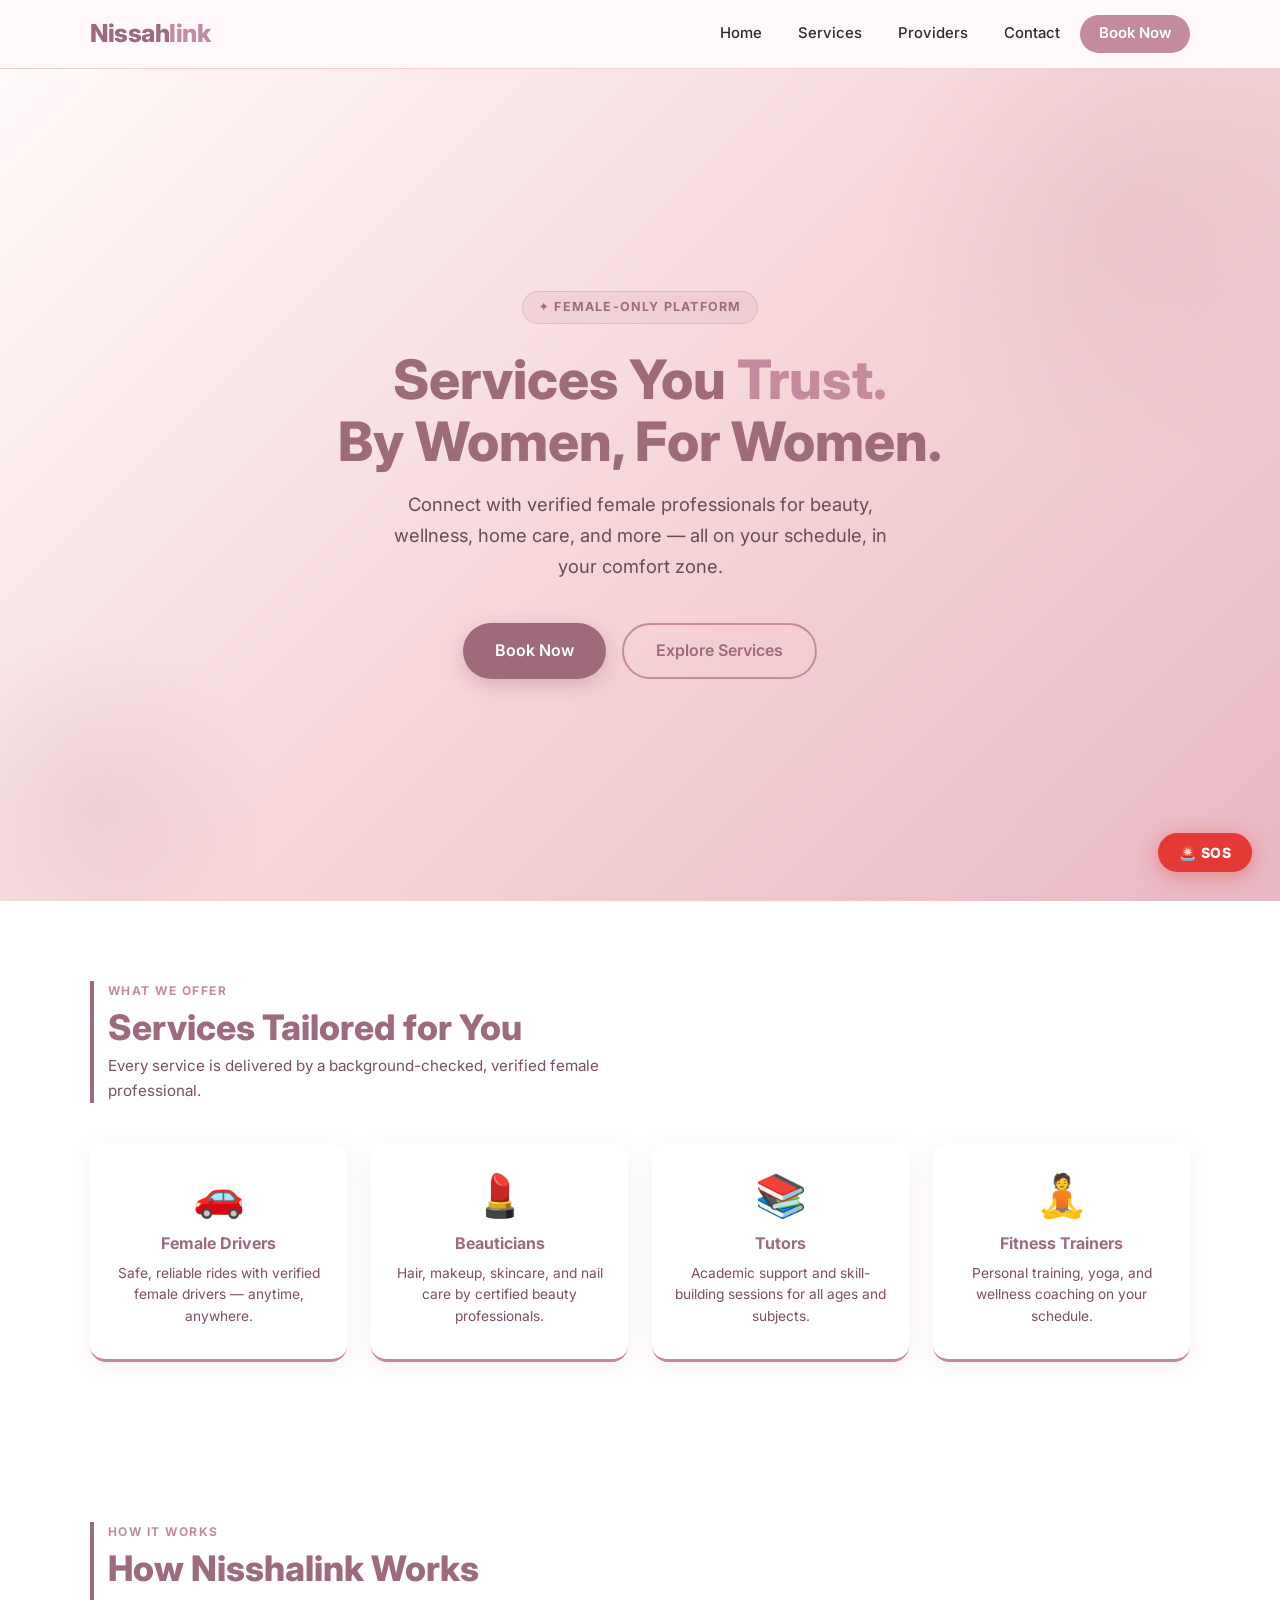
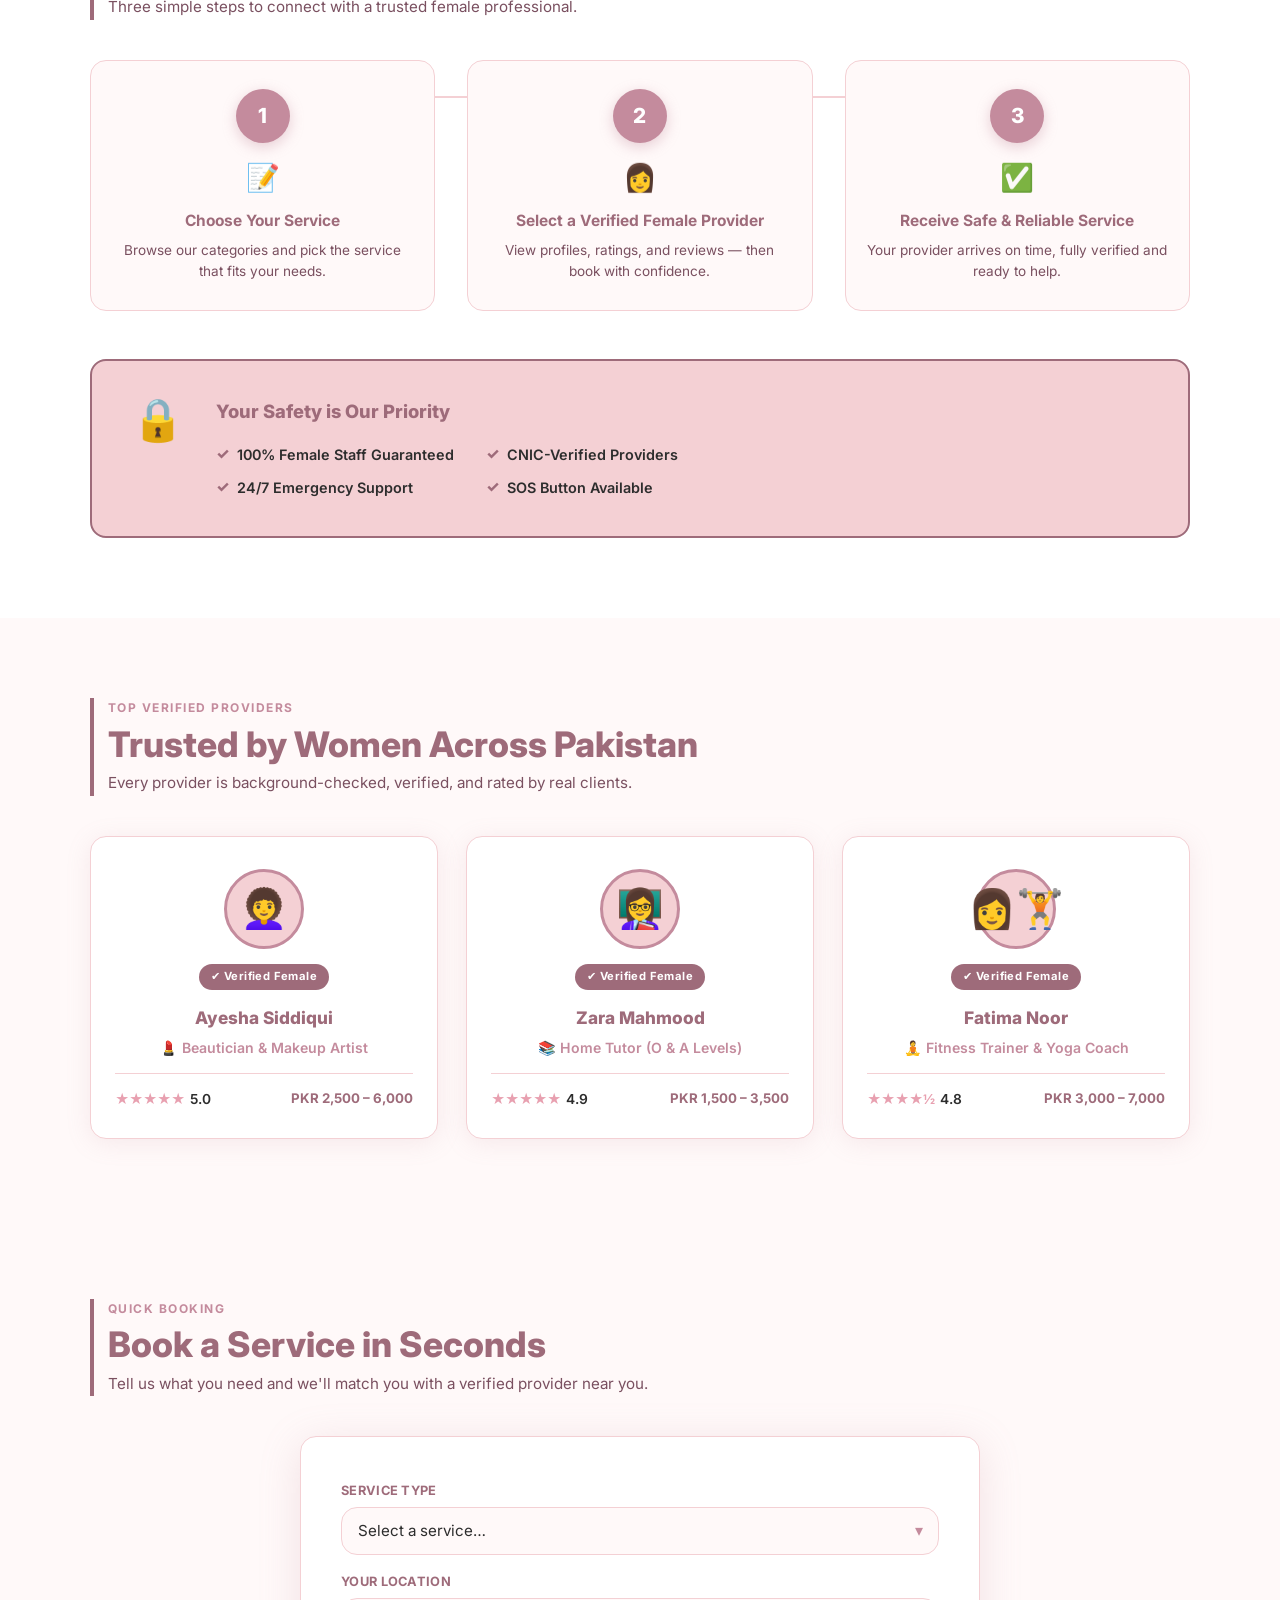
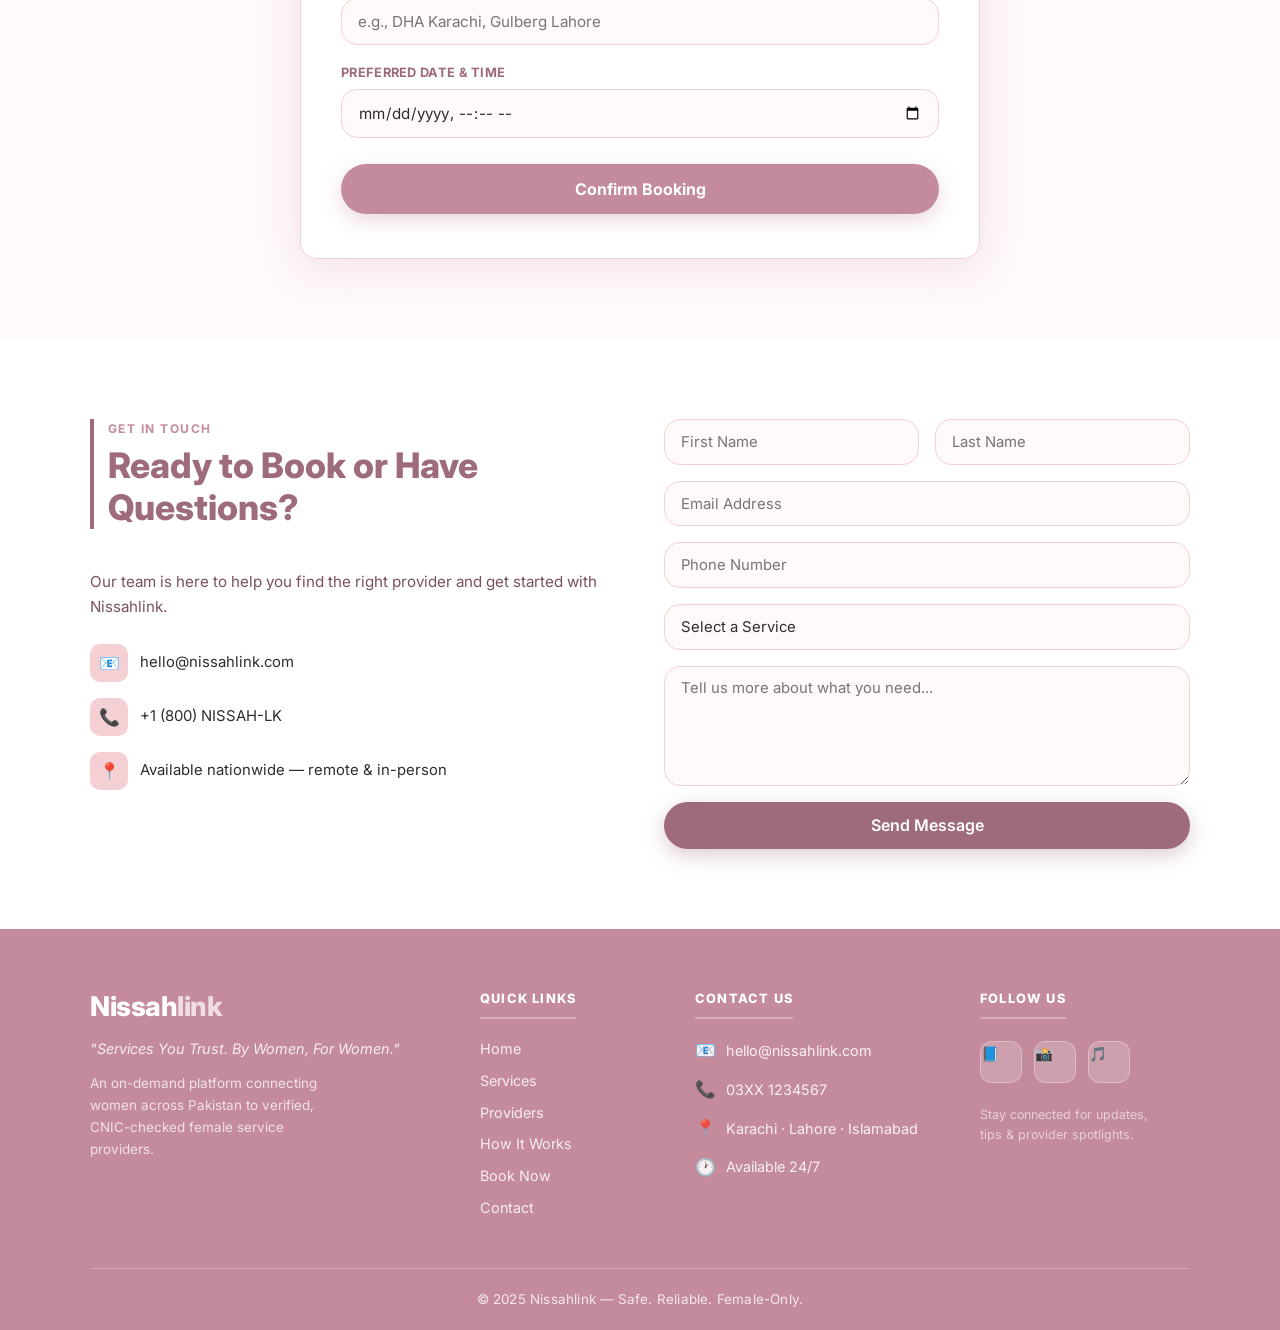
==== index.html @ 99348e1f "first commit" ====
<!DOCTYPE html>
<html lang="en">
<head>
  <meta charset="UTF-8" />
  <meta name="viewport" content="width=device-width, initial-scale=1.0" />
  <title>Nissahlink – Services You Trust. By Women, For Women.</title>
  <link rel="preconnect" href="https://fonts.googleapis.com" />
  <link rel="preconnect" href="https://fonts.gstatic.com" crossorigin />
  <link href="https://fonts.googleapis.com/css2?family=Inter:wght@400;500;600;700;800&display=swap" rel="stylesheet" />
  <link rel="stylesheet" href="css/base.css" />
  <link rel="stylesheet" href="css/header.css" />
  <link rel="stylesheet" href="css/hero.css" />
  <link rel="stylesheet" href="css/services.css" />
  <link rel="stylesheet" href="css/providers.css" />
  <link rel="stylesheet" href="css/how-it-works.css" />
  <link rel="stylesheet" href="css/booking.css" />
  <link rel="stylesheet" href="css/contact.css" />
  <link rel="stylesheet" href="css/footer.css" />
</head>
<body>

<!-- ═══════════════════════════════════════════
     MODULE 1 — HEADER
════════════════════════════════════════════ -->
<header>
  <div class="nav-inner">
    <a href="#" class="logo">Nissah<span>link</span></a>
    <button class="hamburger" id="hamburger" aria-label="Toggle menu">
      <span></span><span></span><span></span>
    </button>
    <nav id="nav">
      <a href="#home">Home</a>
      <a href="#services">Services</a>
      <a href="#providers">Providers</a>
      <a href="#contact">Contact</a>
      <a href="#contact" class="nav-cta">Book Now</a>
    </nav>
  </div>
</header>

<!-- ═══════════════════════════════════════════
     MODULE 2 — HERO
════════════════════════════════════════════ -->
<section class="hero" id="home">
  <div class="hero-content">
    <div class="hero-badge">✦ Female-Only Platform</div>
    <h1>Services You <em>Trust.</em><br>By Women, For Women.</h1>
    <p>Connect with verified female professionals for beauty, wellness, home care, and more — all on your schedule, in your comfort zone.</p>
    <div class="btn-group">
      <a href="#contact" class="btn btn-primary">Book Now</a>
      <a href="#services" class="btn btn-outline">Explore Services</a>
    </div>
  </div>
</section>

<!-- ═══════════════════════════════════════════
     MODULE 3 — SERVICES
════════════════════════════════════════════ -->
<section id="services">
  <div class="section-inner">
    <div class="section-heading">
      <span class="section-label">What We Offer</span>
      <h2 class="section-title">Services Tailored for You</h2>
      <p class="section-sub">Every service is delivered by a background-checked, verified female professional.</p>
    </div>
    <div class="services-grid">
      <div class="service-card">
        <span class="service-icon">🚗</span>
        <h3>Female Drivers</h3>
        <p>Safe, reliable rides with verified female drivers — anytime, anywhere.</p>
      </div>
      <div class="service-card">
        <span class="service-icon">💄</span>
        <h3>Beauticians</h3>
        <p>Hair, makeup, skincare, and nail care by certified beauty professionals.</p>
      </div>
      <div class="service-card">
        <span class="service-icon">📚</span>
        <h3>Tutors</h3>
        <p>Academic support and skill-building sessions for all ages and subjects.</p>
      </div>
      <div class="service-card">
        <span class="service-icon">🧘</span>
        <h3>Fitness Trainers</h3>
        <p>Personal training, yoga, and wellness coaching on your schedule.</p>
      </div>
    </div>
  </div>
</section>

<!-- ═══════════════════════════════════════════
     MODULE 4 — HOW IT WORKS
════════════════════════════════════════════ -->
<section id="how">
  <div class="section-inner">

    <div class="section-heading">
      <span class="section-label">How It Works</span>
      <h2 class="section-title">How Nisshalink Works</h2>
      <p class="section-sub">Three simple steps to connect with a trusted female professional.</p>
    </div>

    <div class="steps">
      <div class="step">
        <div class="step-num">1</div>
        <span class="step-icon">📝</span>
        <h3>Choose Your Service</h3>
        <p>Browse our categories and pick the service that fits your needs.</p>
      </div>
      <div class="step">
        <div class="step-num">2</div>
        <span class="step-icon">👩</span>
        <h3>Select a Verified Female Provider</h3>
        <p>View profiles, ratings, and reviews — then book with confidence.</p>
      </div>
      <div class="step">
        <div class="step-num">3</div>
        <span class="step-icon">✅</span>
        <h3>Receive Safe &amp; Reliable Service</h3>
        <p>Your provider arrives on time, fully verified and ready to help.</p>
      </div>
    </div>

    <div class="safety-box">
      <div class="safety-icon">🔒</div>
      <div class="safety-content">
        <h3>Your Safety is Our Priority</h3>
        <ul class="safety-list">
          <li>100% Female Staff Guaranteed</li>
          <li>CNIC-Verified Providers</li>
          <li>24/7 Emergency Support</li>
          <li>SOS Button Available</li>
        </ul>
      </div>
    </div>

  </div>
</section>

<!-- ═══════════════════════════════════════════
     MODULE 5 — PROVIDERS
════════════════════════════════════════════ -->
<section id="providers">
  <div class="section-inner">

    <div class="section-heading">
      <span class="section-label">Top Verified Providers</span>
      <h2 class="section-title">Trusted by Women Across Pakistan</h2>
      <p class="section-sub">Every provider is background-checked, verified, and rated by real clients.</p>
    </div>

    <div class="providers-grid">

      <div class="provider-card">
        <div class="provider-avatar">👩‍🦱</div>
        <span class="badge-verified">✔ Verified Female</span>
        <h3>Ayesha Siddiqui</h3>
        <div class="provider-service">💄 Beautician &amp; Makeup Artist</div>
        <div class="divider"></div>
        <div class="provider-meta">
          <div class="provider-rating">★★★★★ <span>5.0</span></div>
          <div class="provider-price">PKR 2,500 – 6,000</div>
        </div>
      </div>

      <div class="provider-card">
        <div class="provider-avatar">👩‍🏫</div>
        <span class="badge-verified">✔ Verified Female</span>
        <h3>Zara Mahmood</h3>
        <div class="provider-service">📚 Home Tutor (O &amp; A Levels)</div>
        <div class="divider"></div>
        <div class="provider-meta">
          <div class="provider-rating">★★★★★ <span>4.9</span></div>
          <div class="provider-price">PKR 1,500 – 3,500</div>
        </div>
      </div>

      <div class="provider-card">
        <div class="provider-avatar">👩‍🏋️</div>
        <span class="badge-verified">✔ Verified Female</span>
        <h3>Fatima Noor</h3>
        <div class="provider-service">🧘 Fitness Trainer &amp; Yoga Coach</div>
        <div class="divider"></div>
        <div class="provider-meta">
          <div class="provider-rating">★★★★½ <span>4.8</span></div>
          <div class="provider-price">PKR 3,000 – 7,000</div>
        </div>
      </div>

    </div>
  </div>
</section>

<!-- ═══════════════════════════════════════════
     MODULE 6 — QUICK BOOKING
════════════════════════════════════════════ -->
<section id="booking">
  <div class="section-inner">

    <div class="section-heading">
      <span class="section-label">Quick Booking</span>
      <h2 class="section-title">Book a Service in Seconds</h2>
      <p class="section-sub">Tell us what you need and we'll match you with a verified provider near you.</p>
    </div>

    <div class="booking-wrap">
      <form class="booking-form" id="bookingForm" onsubmit="handleBooking(event)">

        <div>
          <label for="serviceType">Service Type</label>
          <div class="select-wrap">
            <select id="serviceType" required>
              <option value="" disabled selected>Select a service…</option>
              <option value="driver">🚗 Female Driver</option>
              <option value="beautician">💄 Beautician</option>
              <option value="tutor">📚 Tutor</option>
              <option value="fitness">🧘 Fitness Trainer</option>
            </select>
          </div>
        </div>

        <div>
          <label for="location">Your Location</label>
          <input type="text" id="location" placeholder="e.g., DHA Karachi, Gulberg Lahore" required />
        </div>

        <div>
          <label for="datetime">Preferred Date &amp; Time</label>
          <input type="datetime-local" id="datetime" required />
        </div>

        <button type="submit" class="btn-book">Confirm Booking</button>
      </form>

      <div class="booking-success" id="bookingSuccess">
        <div class="success-icon">🎉</div>
        <p>Your booking request has been received!<br>A verified provider will confirm shortly.</p>
      </div>
    </div>

  </div>
</section>

<!-- ═══════════════════════════════════════════
     MODULE 7 — CONTACT
════════════════════════════════════════════ -->
<section id="contact">
  <div class="section-inner">
    <div class="contact-grid">
      <div class="contact-info">
        <div class="section-heading">
          <span class="section-label">Get in Touch</span>
          <h2 class="section-title">Ready to Book or Have Questions?</h2>
        </div>
        <p>Our team is here to help you find the right provider and get started with Nissahlink.</p>
        <div class="contact-detail">
          <div class="icon">📧</div>
          <span>hello@nissahlink.com</span>
        </div>
        <div class="contact-detail">
          <div class="icon">📞</div>
          <span>+1 (800) NISSAH-LK</span>
        </div>
        <div class="contact-detail">
          <div class="icon">📍</div>
          <span>Available nationwide — remote &amp; in-person</span>
        </div>
      </div>
      <form class="contact-form" onsubmit="handleSubmit(event)">
        <div class="form-row">
          <input type="text" placeholder="First Name" required />
          <input type="text" placeholder="Last Name" required />
        </div>
        <input type="email" placeholder="Email Address" required />
        <input type="tel" placeholder="Phone Number" />
        <select>
          <option value="" disabled selected>Select a Service</option>
          <option>Female Drivers</option>
          <option>Beauticians</option>
          <option>Tutors</option>
          <option>Fitness Trainers</option>
        </select>
        <textarea placeholder="Tell us more about what you need..."></textarea>
        <button type="submit" class="btn btn-primary" style="width:100%;">Send Message</button>
      </form>
    </div>
  </div>
</section>

<!-- ═══════════════════════════════════════════
     MODULE 8 — FOOTER
════════════════════════════════════════════ -->
<footer>
  <div class="footer-inner">

    <div class="footer-grid">

      <!-- Col 1: Brand -->
      <div class="footer-brand">
        <a href="#home" class="footer-logo">Nissah<span>link</span></a>
        <p class="footer-tagline">"Services You Trust. By Women, For Women."</p>
        <p class="footer-desc">An on-demand platform connecting women across Pakistan to verified, CNIC-checked female service providers.</p>
      </div>

      <!-- Col 2: Quick Links -->
      <div class="footer-col">
        <h4>Quick Links</h4>
        <a href="#home">Home</a>
        <a href="#services">Services</a>
        <a href="#providers">Providers</a>
        <a href="#how">How It Works</a>
        <a href="#booking">Book Now</a>
        <a href="#contact">Contact</a>
      </div>

      <!-- Col 3: Contact Info -->
      <div class="footer-col">
        <h4>Contact Us</h4>
        <div class="footer-contact-item">
          <span class="fc-icon">📧</span>
          <span>hello@nissahlink.com</span>
        </div>
        <div class="footer-contact-item">
          <span class="fc-icon">📞</span>
          <span>03XX 1234567</span>
        </div>
        <div class="footer-contact-item">
          <span class="fc-icon">📍</span>
          <span>Karachi · Lahore · Islamabad</span>
        </div>
        <div class="footer-contact-item">
          <span class="fc-icon">🕐</span>
          <span>Available 24/7</span>
        </div>
      </div>

      <!-- Col 4: Social Media -->
      <div class="footer-col">
        <h4>Follow Us</h4>
        <div class="social-links">
          <a href="#" class="social-btn" aria-label="Facebook">📘</a>
          <a href="#" class="social-btn" aria-label="Instagram">📸</a>
          <a href="#" class="social-btn" aria-label="TikTok">🎵</a>
        </div>
        <p class="social-note">Stay connected for updates,<br>tips &amp; provider spotlights.</p>
      </div>

    </div>

    <div class="footer-bottom">
      © 2025 Nissahlink — Safe. Reliable. Female-Only.
    </div>

  </div>
</footer>

<!-- ═══════════════════════════════════════════
     FLOATING SOS BUTTON
════════════════════════════════════════════ -->
<button class="sos-btn" onclick="alert('🚨 Emergency SOS triggered! Help is on the way.')">
  🚨 SOS
</button>

<!-- ═══════════════════════════════════════════
     SCRIPTS
════════════════════════════════════════════ -->
<script>
  // Hamburger toggle
  const hamburger = document.getElementById('hamburger');
  const nav = document.getElementById('nav');
  hamburger.addEventListener('click', () => nav.classList.toggle('open'));
  nav.querySelectorAll('a').forEach(a =>
    a.addEventListener('click', () => nav.classList.remove('open'))
  );

  // Booking form
  function handleBooking(e) {
    e.preventDefault();
    document.getElementById('bookingForm').style.display = 'none';
    const success = document.getElementById('bookingSuccess');
    success.style.display = 'block';
    setTimeout(() => {
      success.style.display = 'none';
      document.getElementById('bookingForm').style.display = 'flex';
      e.target.reset();
    }, 4000);
  }

  // Contact form
  function handleSubmit(e) {
    e.preventDefault();
    const btn = e.target.querySelector('button[type="submit"]');
    btn.textContent = '✓ Message Sent!';
    btn.style.background = '#388e3c';
    setTimeout(() => {
      btn.textContent = 'Send Message';
      btn.style.background = '';
      e.target.reset();
    }, 3000);
  }
</script>

</body>
</html>
---- css/base.css ----
/* ── Google Fonts ── */
@import url('https://fonts.googleapis.com/css2?family=Inter:wght@400;500;600;700;800&display=swap');

*, *::before, *::after { box-sizing: border-box; margin: 0; padding: 0; }

:root {
  --primary:   #C48B9D;
  --secondary: #F4D0D4;
  --accent:    #9E6B7A;
  --bg:        #FFF9F9;
  --text:      #2D2D2D;
  --radius:    16px;
  --shadow:    0 4px 24px rgba(196, 139, 157, 0.15);
  --shadow-lg: 0 8px 40px rgba(196, 139, 157, 0.22);
}

html {
  scroll-behavior: smooth;
}

body {
  font-family: 'Inter', 'Segoe UI', system-ui, sans-serif;
  background: var(--bg);
  color: var(--text);
  line-height: 1.6;
  overflow-x: hidden;
}

img, video, svg { max-width: 100%; display: block; }

/* ── Shared section layout ── */
section { padding: 5rem 2rem; }

.section-inner {
  max-width: 1100px;
  margin: 0 auto;
  width: 100%;
}

/* ── Section heading with left accent border ── */
.section-heading {
  border-left: 4px solid var(--accent);
  padding-left: 0.85rem;
  margin-bottom: 2.5rem;
}

.section-heading .section-label {
  display: block;
  font-size: 0.75rem;
  font-weight: 700;
  letter-spacing: 1.5px;
  text-transform: uppercase;
  color: var(--primary);
  margin-bottom: 0.35rem;
}

.section-heading .section-title {
  font-size: clamp(1.5rem, 3vw, 2.2rem);
  font-weight: 800;
  color: var(--accent);
  line-height: 1.2;
}

.section-heading .section-sub {
  color: #7a5060;
  font-size: 0.95rem;
  margin-top: 0.4rem;
  max-width: 560px;
}

/* ── Buttons ── */
.btn {
  display: inline-flex;
  align-items: center;
  justify-content: center;
  padding: 0.85rem 2rem;
  border-radius: 50px;
  font-size: 1rem;
  font-weight: 600;
  font-family: inherit;
  text-decoration: none;
  cursor: pointer;
  border: none;
  transition: transform 0.2s, box-shadow 0.2s, background 0.2s;
}

.btn:hover { transform: translateY(-2px); }

.btn-primary {
  background: var(--accent);
  color: #fff;
  box-shadow: 0 6px 20px rgba(158, 107, 122, 0.35);
}

.btn-primary:hover {
  background: #7d5265;
  box-shadow: 0 8px 28px rgba(158, 107, 122, 0.45);
}

.btn-outline {
  background: transparent;
  color: var(--accent);
  border: 2px solid var(--primary);
}

.btn-outline:hover {
  background: var(--secondary);
  transform: translateY(-2px);
}

/* ── Floating SOS Button ── */
.sos-btn {
  position: fixed;
  bottom: 1.75rem;
  right: 1.75rem;
  z-index: 999;
  background: #E53935;
  color: #fff;
  font-family: inherit;
  font-size: 0.88rem;
  font-weight: 800;
  letter-spacing: 0.5px;
  padding: 0.7rem 1.3rem;
  border: none;
  border-radius: 50px;
  cursor: pointer;
  box-shadow: 0 4px 20px rgba(229, 57, 53, 0.45);
  display: flex;
  align-items: center;
  gap: 0.4rem;
  transition: background 0.2s, transform 0.2s, box-shadow 0.2s;
  animation: sos-pulse 2.5s infinite;
}

.sos-btn:hover {
  background: #c62828;
  transform: translateY(-3px) scale(1.04);
  box-shadow: 0 8px 28px rgba(229, 57, 53, 0.55);
  animation: none;
}

@keyframes sos-pulse {
  0%, 100% { box-shadow: 0 4px 20px rgba(229, 57, 53, 0.45); }
  50%       { box-shadow: 0 4px 32px rgba(229, 57, 53, 0.75); }
}

/* ── Responsive base ── */
@media (max-width: 768px) {
  section { padding: 3.5rem 1.25rem; }

  .sos-btn {
    bottom: 1.25rem;
    right: 1.25rem;
    font-size: 0.82rem;
    padding: 0.6rem 1.1rem;
  }
}
---- css/header.css ----
header {
  position: sticky;
  top: 0;
  z-index: 100;
  background: rgba(255, 249, 249, 0.95);
  backdrop-filter: blur(12px);
  -webkit-backdrop-filter: blur(12px);
  border-bottom: 1px solid var(--secondary);
  padding: 0 2rem;
}

.nav-inner {
  max-width: 1100px;
  margin: 0 auto;
  display: flex;
  align-items: center;
  justify-content: space-between;
  height: 68px;
}

.logo {
  font-size: 1.55rem;
  font-weight: 800;
  color: var(--accent);
  letter-spacing: -0.5px;
  text-decoration: none;
  flex-shrink: 0;
}

.logo span { color: var(--primary); }

nav {
  display: flex;
  align-items: center;
  gap: 0.25rem;
}

nav a {
  text-decoration: none;
  color: var(--text);
  font-weight: 500;
  padding: 0.45rem 1rem;
  border-radius: 50px;
  transition: background 0.2s, color 0.2s;
  font-size: 0.93rem;
  white-space: nowrap;
}

nav a:hover {
  background: var(--secondary);
  color: var(--accent);
}

.nav-cta {
  background: var(--primary) !important;
  color: #fff !important;
  padding: 0.45rem 1.2rem !important;
  border-radius: 50px !important;
  font-weight: 600 !important;
}

.nav-cta:hover {
  background: var(--accent) !important;
  color: #fff !important;
}

/* ── Hamburger ── */
.hamburger {
  display: none;
  flex-direction: column;
  gap: 5px;
  cursor: pointer;
  background: none;
  border: none;
  padding: 6px;
  border-radius: 8px;
  transition: background 0.2s;
}

.hamburger:hover { background: var(--secondary); }

.hamburger span {
  display: block;
  width: 22px;
  height: 2px;
  background: var(--accent);
  border-radius: 2px;
  transition: all 0.3s;
}

/* ── Mobile nav ── */
@media (max-width: 768px) {
  .hamburger { display: flex; }

  nav {
    display: none;
    position: fixed;
    top: 68px;
    left: 0;
    right: 0;
    background: rgba(255, 249, 249, 0.98);
    backdrop-filter: blur(12px);
    -webkit-backdrop-filter: blur(12px);
    flex-direction: column;
    align-items: stretch;
    padding: 0.75rem 1.25rem 1.25rem;
    border-bottom: 1px solid var(--secondary);
    gap: 0.2rem;
    box-shadow: 0 8px 24px rgba(196, 139, 157, 0.12);
  }

  nav.open { display: flex; }

  nav a {
    padding: 0.7rem 1rem;
    border-radius: var(--radius);
    font-size: 0.97rem;
  }

  .nav-cta {
    text-align: center;
    margin-top: 0.25rem;
  }
}
---- css/hero.css ----
.hero {
  min-height: calc(100vh - 68px);
  display: flex;
  align-items: center;
  justify-content: center;
  text-align: center;
  padding: 4rem 1.5rem;
  background: linear-gradient(135deg, #FFF9F9 0%, #F4D0D4 60%, #e8b8c4 100%);
  position: relative;
  overflow: hidden;
}

.hero::before {
  content: '';
  position: absolute;
  width: 500px; height: 500px;
  background: radial-gradient(circle, rgba(196,139,157,0.18) 0%, transparent 70%);
  top: -100px; right: -100px;
  border-radius: 50%;
  pointer-events: none;
}

.hero::after {
  content: '';
  position: absolute;
  width: 350px; height: 350px;
  background: radial-gradient(circle, rgba(158,107,122,0.12) 0%, transparent 70%);
  bottom: -80px; left: -80px;
  border-radius: 50%;
  pointer-events: none;
}

.hero-content {
  position: relative;
  z-index: 1;
  max-width: 680px;
  width: 100%;
}

.hero-badge {
  display: inline-block;
  background: rgba(196,139,157,0.15);
  color: var(--accent);
  font-size: 0.78rem;
  font-weight: 700;
  letter-spacing: 1.2px;
  text-transform: uppercase;
  padding: 0.35rem 1rem;
  border-radius: 50px;
  margin-bottom: 1.5rem;
  border: 1px solid rgba(196,139,157,0.35);
}

.hero h1 {
  font-size: clamp(2rem, 5vw, 3.4rem);
  font-weight: 800;
  line-height: 1.15;
  color: var(--accent);
  margin-bottom: 1rem;
}

.hero h1 em {
  font-style: normal;
  color: var(--primary);
}

.hero p {
  font-size: clamp(0.97rem, 2vw, 1.15rem);
  color: #6b4a57;
  margin-bottom: 2.5rem;
  max-width: 500px;
  margin-left: auto;
  margin-right: auto;
  line-height: 1.7;
}

.btn-group {
  display: flex;
  gap: 1rem;
  justify-content: center;
  flex-wrap: wrap;
}

@media (max-width: 480px) {
  .btn-group { flex-direction: column; align-items: center; }
  .btn-group .btn { width: 100%; max-width: 280px; }
}
---- css/services.css ----
#services { background: #fff; }

.services-grid {
  display: grid;
  grid-template-columns: repeat(4, 1fr);
  gap: 1.5rem;
}

.service-card {
  background: #fff;
  border-radius: var(--radius);
  border-bottom: 3px solid var(--primary);
  padding: 2rem 1.25rem;
  text-align: center;
  box-shadow: var(--shadow);
  transition: transform 0.25s, box-shadow 0.25s;
  cursor: default;
}

.service-card:hover {
  transform: translateY(-8px);
  box-shadow: var(--shadow-lg);
}

.service-card .service-icon {
  font-size: 2.6rem;
  display: block;
  margin-bottom: 0.9rem;
  line-height: 1;
}

.service-card h3 {
  font-size: 1rem;
  font-weight: 700;
  color: var(--accent);
  margin-bottom: 0.4rem;
}

.service-card p {
  font-size: 0.86rem;
  color: #7a5060;
  line-height: 1.55;
}

@media (max-width: 900px) {
  .services-grid { grid-template-columns: repeat(2, 1fr); }
}

@media (max-width: 480px) {
  .services-grid { grid-template-columns: 1fr; }
}
---- css/providers.css ----
#providers { background: var(--bg); }

.providers-grid {
  display: grid;
  grid-template-columns: repeat(3, 1fr);
  gap: 1.75rem;
}

.provider-card {
  background: #fff;
  border-radius: var(--radius);
  padding: 2rem 1.5rem 1.75rem;
  text-align: center;
  box-shadow: var(--shadow);
  border: 1px solid var(--secondary);
  transition: transform 0.25s, box-shadow 0.25s;
}

.provider-card:hover {
  transform: translateY(-8px);
  box-shadow: var(--shadow-lg);
}

.provider-avatar {
  width: 80px;
  height: 80px;
  border-radius: 50%;
  background: var(--secondary);
  display: flex;
  align-items: center;
  justify-content: center;
  font-size: 2.4rem;
  margin: 0 auto 0.85rem;
  border: 3px solid var(--primary);
}

.badge-verified {
  display: inline-block;
  background: #9E6B7A;
  color: #fff;
  font-size: 0.7rem;
  font-weight: 700;
  letter-spacing: 0.4px;
  padding: 0.25rem 0.75rem;
  border-radius: 50px;
  margin-bottom: 0.9rem;
}

.provider-card h3 {
  font-size: 1.08rem;
  font-weight: 800;
  color: var(--accent);
  margin-bottom: 0.3rem;
}

.provider-service {
  font-size: 0.88rem;
  color: var(--primary);
  font-weight: 600;
  margin-bottom: 0.85rem;
}

.provider-card .divider {
  height: 1px;
  background: var(--secondary);
  margin: 0.85rem 0;
}

.provider-meta {
  display: flex;
  justify-content: space-between;
  align-items: center;
  font-size: 0.86rem;
}

.provider-rating {
  color: #e8a0b0;
  font-weight: 700;
  display: flex;
  align-items: center;
  gap: 0.3rem;
}

.provider-rating span {
  color: var(--text);
  font-weight: 600;
}

.provider-price {
  color: var(--accent);
  font-weight: 700;
  font-size: 0.83rem;
}

@media (max-width: 768px) {
  .providers-grid { grid-template-columns: 1fr 1fr; }
}

@media (max-width: 480px) {
  .providers-grid { grid-template-columns: 1fr; }
}
---- css/how-it-works.css ----
#how { background: #fff; }

.steps {
  display: grid;
  grid-template-columns: repeat(3, 1fr);
  gap: 2rem;
  margin-bottom: 3rem;
  position: relative;
}

.steps::before {
  content: '';
  position: absolute;
  top: 36px;
  left: calc(16.66% + 1rem);
  right: calc(16.66% + 1rem);
  height: 2px;
  background: var(--secondary);
  z-index: 0;
}

.step {
  text-align: center;
  padding: 1.75rem 1.25rem;
  background: var(--bg);
  border-radius: var(--radius);
  border: 1px solid var(--secondary);
  position: relative;
  z-index: 1;
  transition: transform 0.25s, box-shadow 0.25s;
}

.step:hover {
  transform: translateY(-6px);
  box-shadow: var(--shadow);
}

.step-num {
  width: 54px;
  height: 54px;
  border-radius: 50%;
  background: var(--primary);
  color: #fff;
  font-size: 1.3rem;
  font-weight: 800;
  display: flex;
  align-items: center;
  justify-content: center;
  margin: 0 auto 0.85rem;
  box-shadow: 0 4px 14px rgba(196, 139, 157, 0.4);
}

.step-icon {
  font-size: 1.7rem;
  display: block;
  margin-bottom: 0.55rem;
}

.step h3 {
  font-size: 0.97rem;
  font-weight: 700;
  color: var(--accent);
  margin-bottom: 0.4rem;
}

.step p {
  font-size: 0.85rem;
  color: #7a5060;
  line-height: 1.55;
}

/* ── Safety Promise ── */
.safety-box {
  background: #F4D0D4;
  border-radius: var(--radius);
  border: 2px solid #9E6B7A;
  padding: 2.25rem 2.5rem;
  display: flex;
  gap: 2rem;
  align-items: flex-start;
}

.safety-icon {
  font-size: 2.6rem;
  flex-shrink: 0;
  line-height: 1;
  margin-top: 0.15rem;
}

.safety-content h3 {
  font-size: 1.15rem;
  font-weight: 800;
  color: #9E6B7A;
  margin-bottom: 1rem;
}

.safety-list {
  list-style: none;
  display: grid;
  grid-template-columns: 1fr 1fr;
  gap: 0.55rem 2rem;
}

.safety-list li {
  font-size: 0.9rem;
  color: var(--text);
  font-weight: 600;
  display: flex;
  align-items: center;
  gap: 0.5rem;
}

.safety-list li::before {
  content: '✓';
  color: #9E6B7A;
  font-weight: 800;
  font-size: 0.95rem;
  flex-shrink: 0;
}

@media (max-width: 768px) {
  .steps { grid-template-columns: 1fr; }
  .steps::before { display: none; }

  .safety-box {
    flex-direction: column;
    gap: 1rem;
    padding: 1.75rem 1.25rem;
  }

  .safety-list { grid-template-columns: 1fr; }
}
---- css/booking.css ----
#booking { background: var(--bg); }

.booking-wrap {
  background: #fff;
  border-radius: var(--radius);
  box-shadow: var(--shadow-lg);
  padding: 2.75rem 2.5rem;
  max-width: 680px;
  margin: 0 auto;
  border: 1px solid var(--secondary);
}

.booking-form {
  display: flex;
  flex-direction: column;
  gap: 1.1rem;
}

.booking-form label {
  display: block;
  font-size: 0.8rem;
  font-weight: 700;
  color: var(--accent);
  margin-bottom: 0.35rem;
  letter-spacing: 0.3px;
  text-transform: uppercase;
}

.booking-form input,
.booking-form select {
  width: 100%;
  padding: 0.82rem 1rem;
  border: 1.5px solid var(--secondary);
  border-radius: var(--radius);
  font-size: 0.95rem;
  font-family: inherit;
  color: var(--text);
  background: var(--bg);
  outline: none;
  transition: border-color 0.2s, box-shadow 0.2s;
  appearance: none;
  -webkit-appearance: none;
}

.select-wrap { position: relative; }

.select-wrap::after {
  content: '▾';
  position: absolute;
  right: 1rem;
  top: 50%;
  transform: translateY(-50%);
  color: var(--primary);
  pointer-events: none;
  font-size: 1rem;
}

.booking-form input:focus,
.booking-form select:focus {
  border-color: var(--primary);
  box-shadow: 0 0 0 3px rgba(196, 139, 157, 0.15);
}

.booking-form .btn-book {
  width: 100%;
  padding: 0.95rem;
  background: var(--primary);
  color: #fff;
  font-size: 1rem;
  font-weight: 700;
  font-family: inherit;
  border: none;
  border-radius: 50px;
  cursor: pointer;
  margin-top: 0.5rem;
  box-shadow: 0 6px 20px rgba(196, 139, 157, 0.35);
  transition: background 0.2s, transform 0.2s, box-shadow 0.2s;
}

.booking-form .btn-book:hover {
  background: var(--accent);
  transform: translateY(-2px);
  box-shadow: 0 8px 28px rgba(158, 107, 122, 0.4);
}

.booking-success {
  display: none;
  text-align: center;
  padding: 2rem 0 1rem;
}

.booking-success .success-icon {
  font-size: 2.8rem;
  margin-bottom: 0.6rem;
}

.booking-success p {
  color: #388e3c;
  font-weight: 700;
  font-size: 1rem;
  line-height: 1.6;
}

@media (max-width: 600px) {
  .booking-wrap { padding: 2rem 1.25rem; }
}
---- css/contact.css ----
#contact { background: #fff; }

.contact-grid {
  display: grid;
  grid-template-columns: 1fr 1fr;
  gap: 3rem;
  align-items: start;
}

.contact-info p {
  color: #7a5060;
  margin-bottom: 1.5rem;
  font-size: 0.95rem;
  line-height: 1.7;
}

.contact-detail {
  display: flex;
  align-items: center;
  gap: 0.75rem;
  margin-bottom: 1rem;
  font-size: 0.93rem;
  color: var(--text);
}

.contact-detail .icon {
  width: 38px;
  height: 38px;
  background: var(--secondary);
  border-radius: 10px;
  display: flex;
  align-items: center;
  justify-content: center;
  font-size: 1.05rem;
  flex-shrink: 0;
}

/* ── Form ── */
.contact-form { display: flex; flex-direction: column; gap: 1rem; }

.form-row { display: grid; grid-template-columns: 1fr 1fr; gap: 1rem; }

.contact-form input,
.contact-form textarea,
.contact-form select {
  width: 100%;
  padding: 0.8rem 1rem;
  border: 1.5px solid var(--secondary);
  border-radius: var(--radius);
  font-size: 0.93rem;
  font-family: inherit;
  color: var(--text);
  background: var(--bg);
  outline: none;
  transition: border-color 0.2s, box-shadow 0.2s;
  appearance: none;
  -webkit-appearance: none;
}

.contact-form input:focus,
.contact-form textarea:focus,
.contact-form select:focus {
  border-color: var(--primary);
  box-shadow: 0 0 0 3px rgba(196, 139, 157, 0.15);
}

.contact-form textarea { resize: vertical; min-height: 120px; }

/* submit button override — ensure hover works */
.contact-form .btn.btn-primary {
  border: none;
  cursor: pointer;
  font-family: inherit;
}

.contact-form .btn.btn-primary:hover {
  background: #7d5265;
  transform: translateY(-2px);
}

@media (max-width: 768px) {
  .contact-grid { grid-template-columns: 1fr; }
  .form-row     { grid-template-columns: 1fr; }
}
---- css/footer.css ----
footer {
  background: #C48B9D;
  color: #fff;
  padding: 3.5rem 2rem 0;
}

.footer-inner { max-width: 1100px; margin: 0 auto; }

/* ── 4-column grid ── */
.footer-grid {
  display: grid;
  grid-template-columns: 2fr 1fr 1.4fr 1.2fr;
  gap: 2.5rem;
  padding-bottom: 2.5rem;
  border-bottom: 1px solid rgba(255, 255, 255, 0.25);
}

/* ── Col 1: Brand ── */
.footer-brand .footer-logo {
  font-size: 1.7rem;
  font-weight: 800;
  color: #fff;
  text-decoration: none;
  letter-spacing: -0.5px;
}

.footer-brand .footer-logo span {
  color: #FFF9F9;
  opacity: 0.75;
}

.footer-brand .footer-tagline {
  margin-top: 0.6rem;
  font-size: 0.9rem;
  color: rgba(255, 255, 255, 0.85);
  font-style: italic;
  line-height: 1.5;
}

.footer-brand .footer-desc {
  margin-top: 0.75rem;
  font-size: 0.84rem;
  color: rgba(255, 255, 255, 0.75);
  line-height: 1.65;
  max-width: 240px;
}

/* ── Column headings ── */
.footer-col h4 {
  font-size: 0.8rem;
  font-weight: 800;
  letter-spacing: 1.2px;
  text-transform: uppercase;
  color: #fff;
  margin-bottom: 1.1rem;
  padding-bottom: 0.5rem;
  border-bottom: 2px solid rgba(255, 255, 255, 0.3);
  display: inline-block;
}

/* ── Col 2: Quick links ── */
.footer-col a {
  display: block;
  color: rgba(255, 255, 255, 0.85);
  text-decoration: none;
  font-size: 0.9rem;
  margin-bottom: 0.55rem;
  transition: color 0.2s, padding-left 0.2s;
}

.footer-col a:hover {
  color: #fff;
  padding-left: 4px;
}

/* ── Col 3: Contact info ── */
.footer-contact-item {
  display: flex;
  align-items: center;
  gap: 0.6rem;
  margin-bottom: 0.75rem;
  font-size: 0.9rem;
  color: rgba(255, 255, 255, 0.88);
}

.footer-contact-item .fc-icon {
  font-size: 1.05rem;
  flex-shrink: 0;
}

/* ── Col 4: Social icons ── */
.social-links {
  display: flex;
  gap: 0.75rem;
  margin-top: 0.25rem;
}

.social-btn {
  width: 42px;
  height: 42px;
  border-radius: 12px;
  background: rgba(255, 255, 255, 0.18);
  border: 1.5px solid rgba(255, 255, 255, 0.3);
  display: flex;
  align-items: center;
  justify-content: center;
  font-size: 1.15rem;
  text-decoration: none;
  color: #fff;
  transition: background 0.2s, transform 0.2s;
}

.social-btn:hover {
  background: rgba(255, 255, 255, 0.35);
  transform: translateY(-3px);
}

.footer-col .social-note {
  margin-top: 0.85rem;
  font-size: 0.78rem;
  color: rgba(255, 255, 255, 0.6);
}

/* ── Copyright bar ── */
.footer-bottom {
  padding: 1.25rem 0;
  text-align: center;
  font-size: 0.84rem;
  color: rgba(255, 255, 255, 0.8);
  letter-spacing: 0.2px;
}

/* ── Responsive ── */
@media (max-width: 900px) {
  .footer-grid { grid-template-columns: 1fr 1fr; }
}

@media (max-width: 480px) {
  .footer-grid {
    grid-template-columns: 1fr;
    gap: 2rem;
  }
}
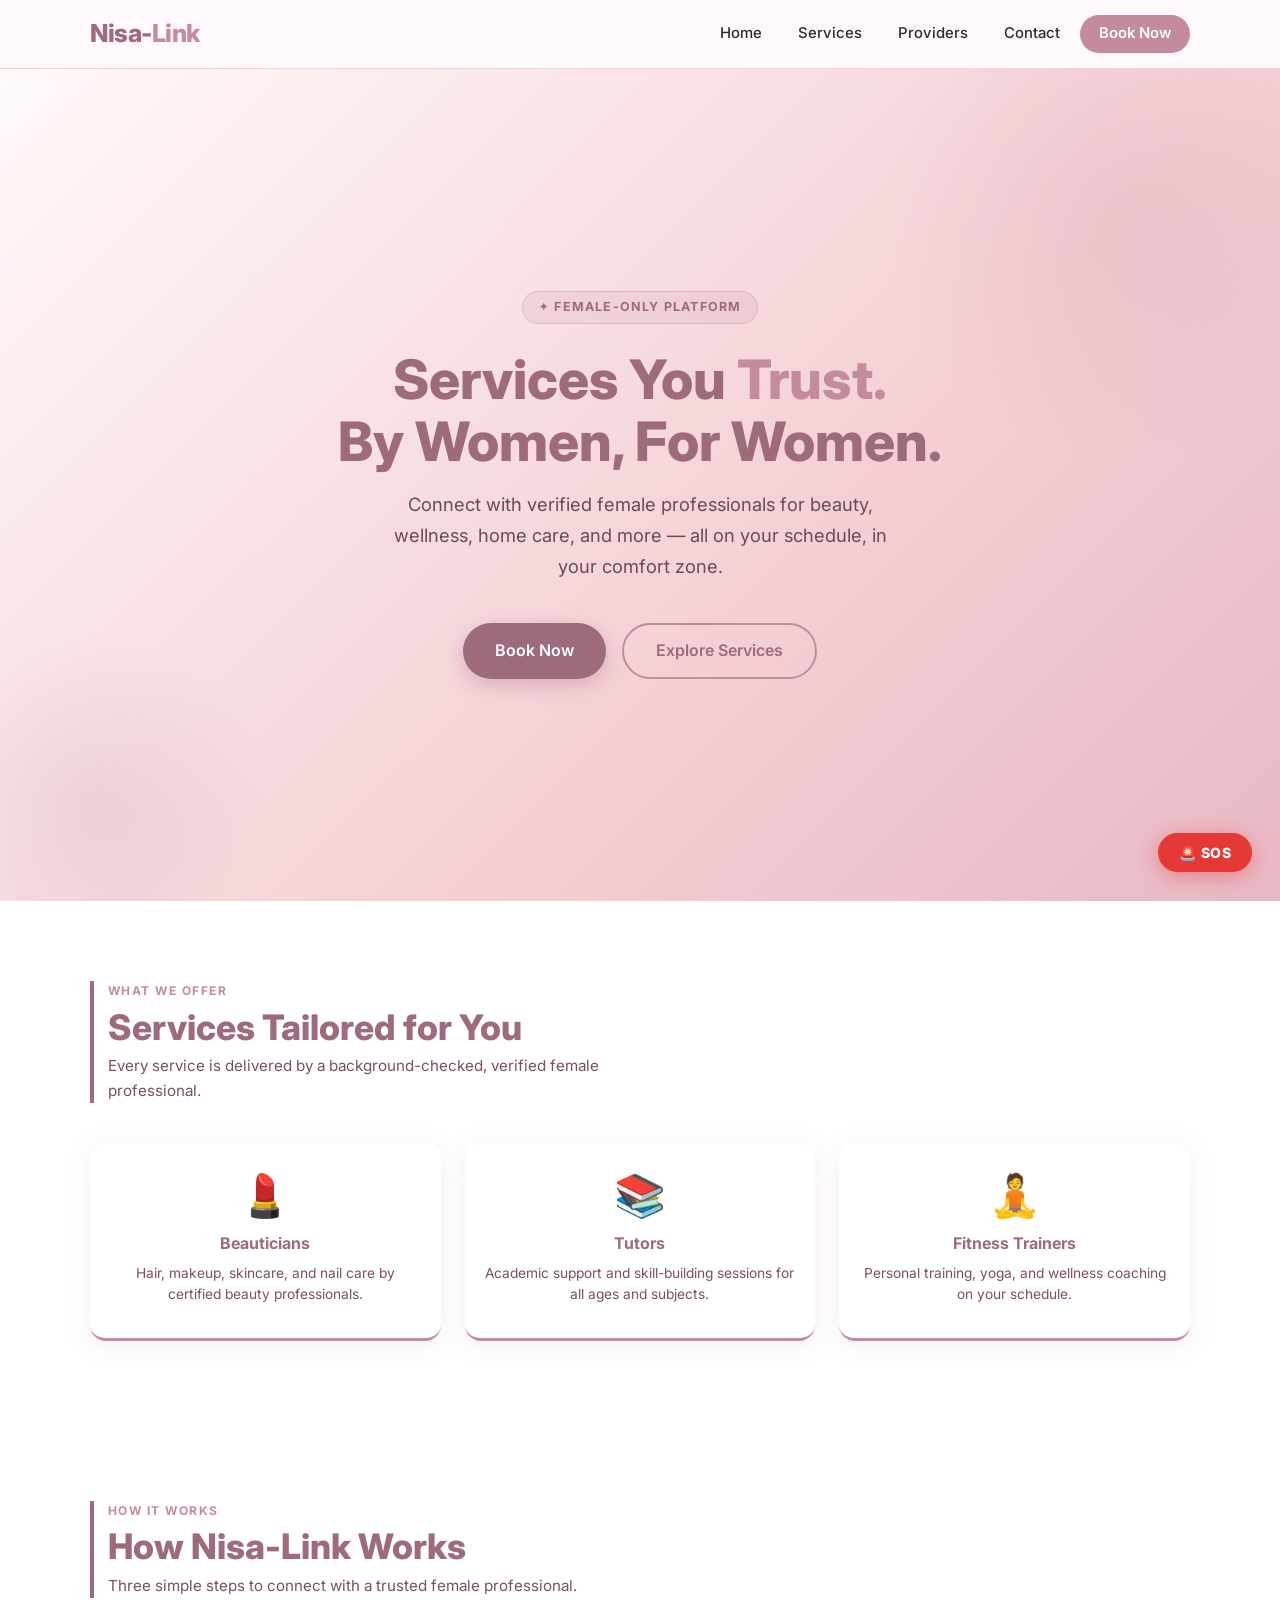
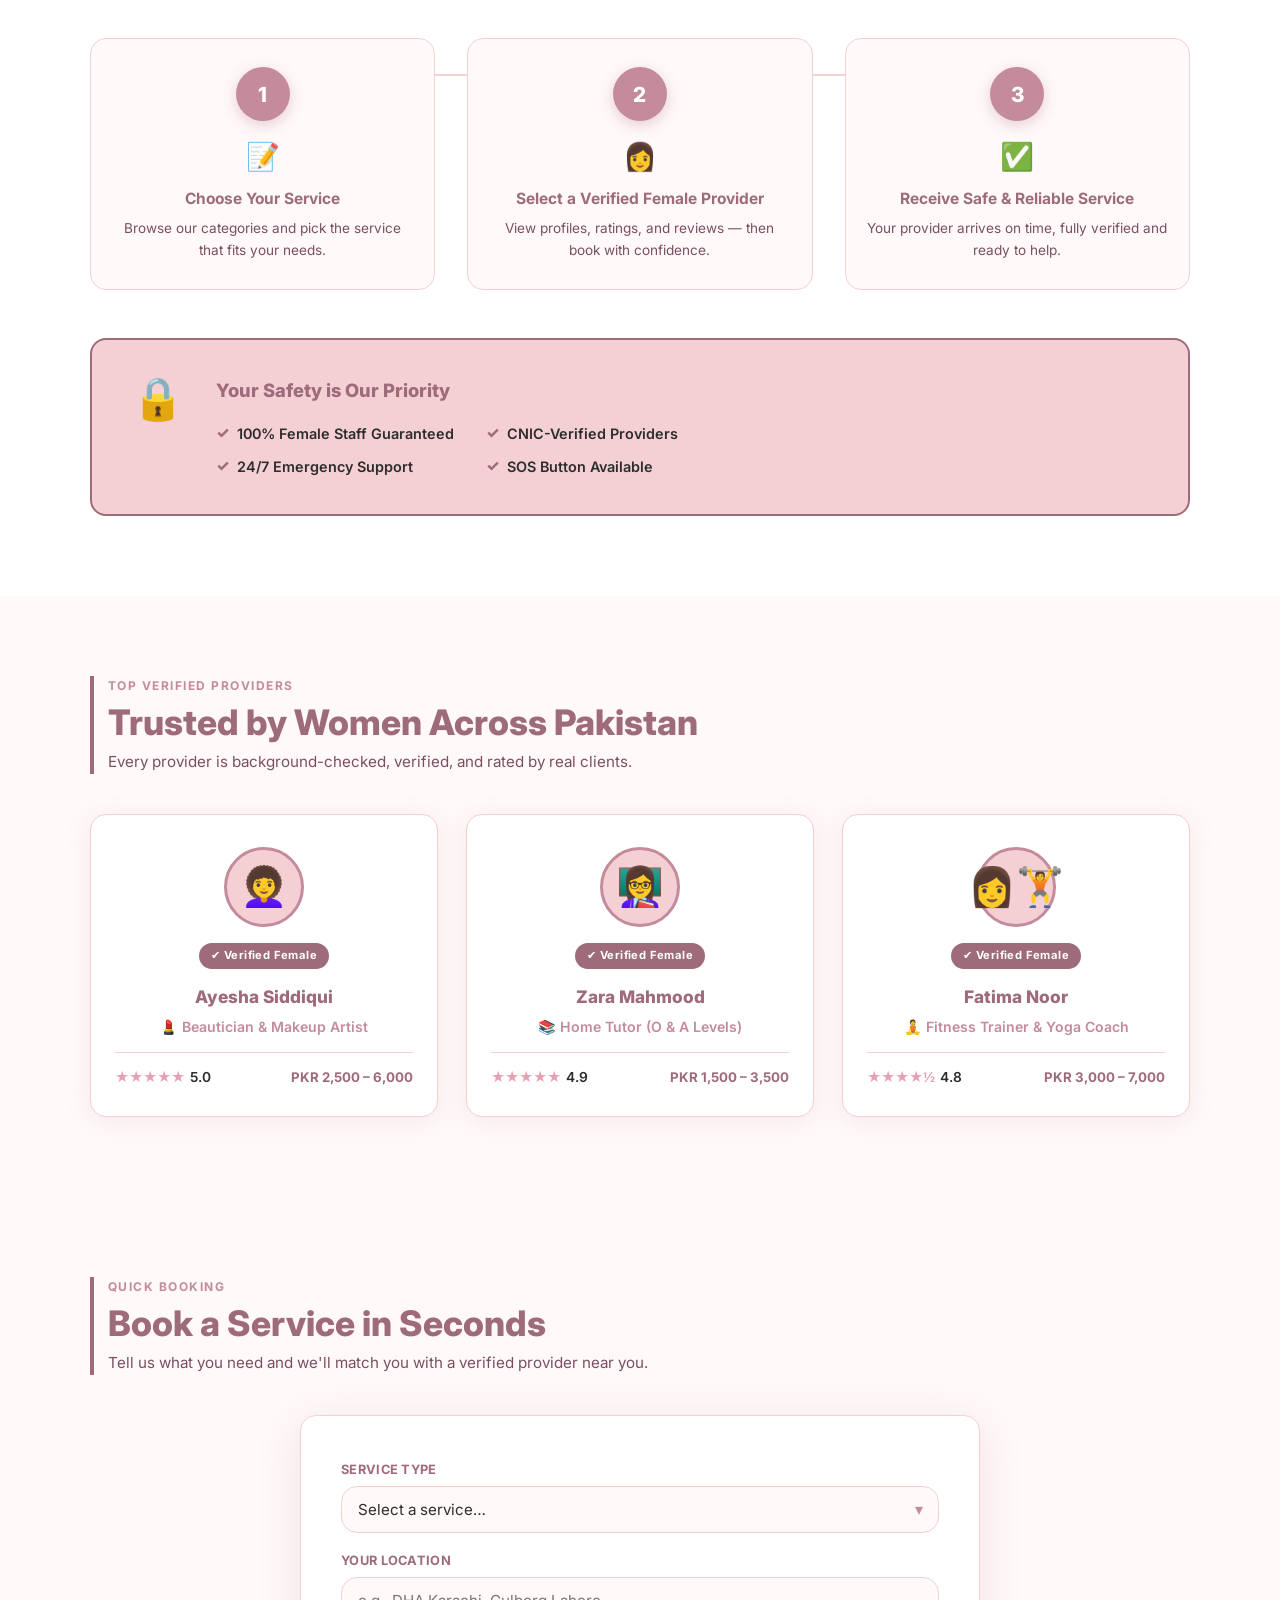
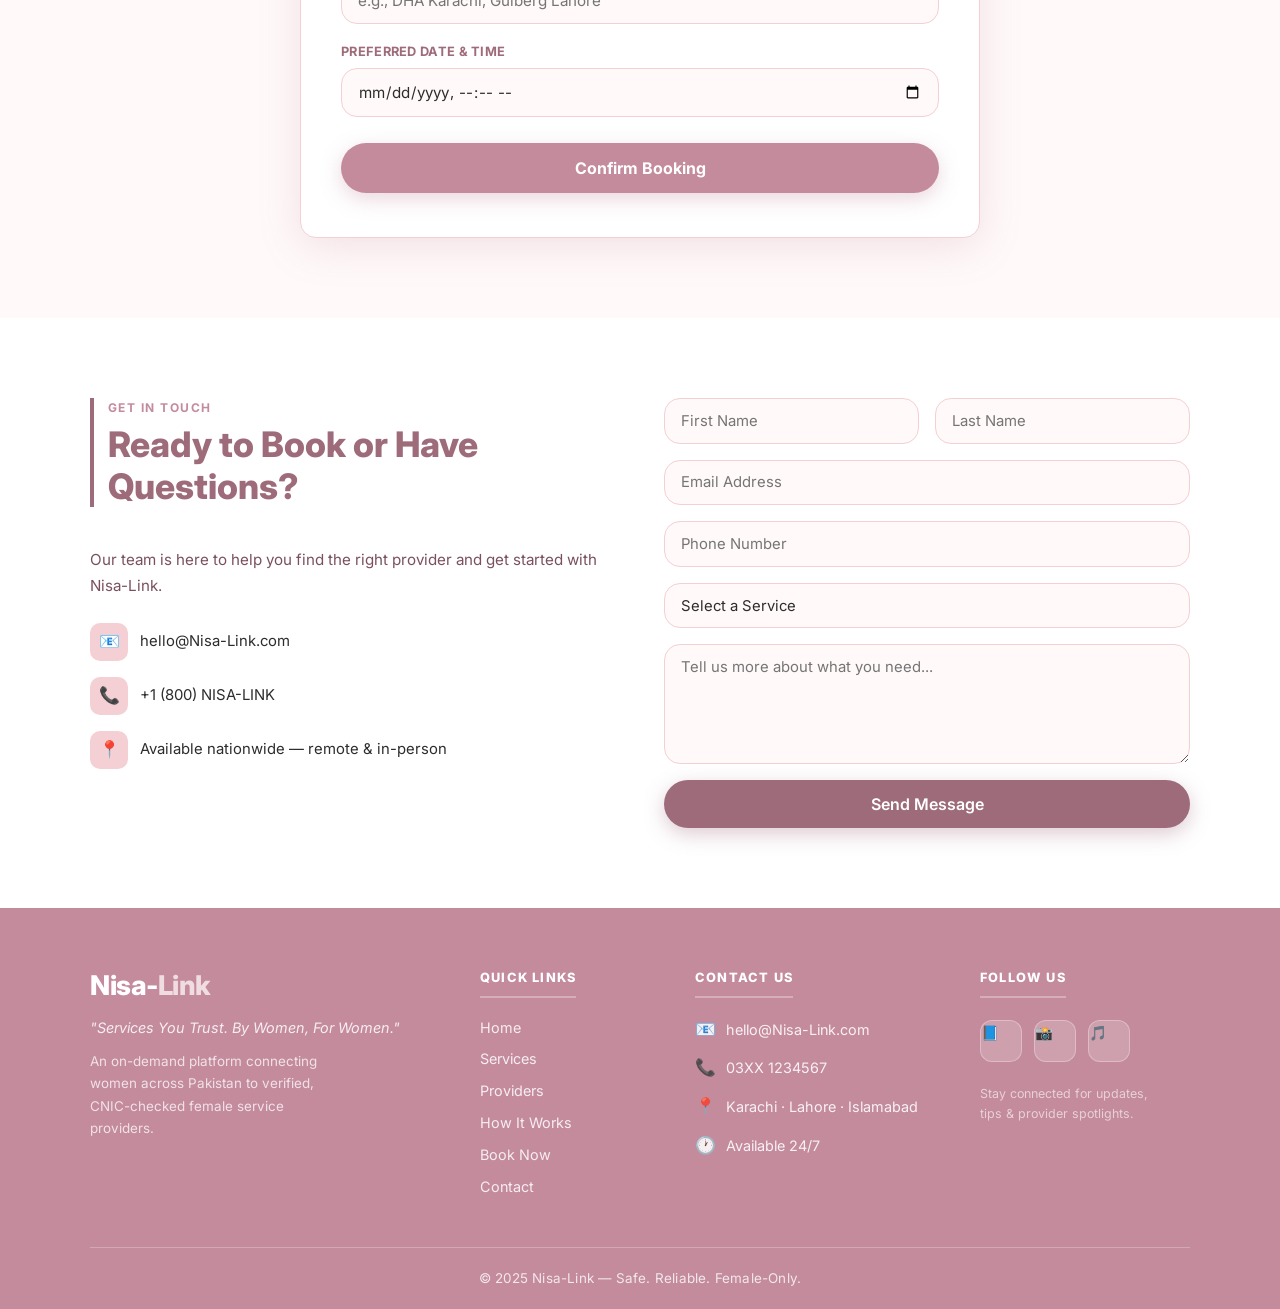
==== commit 735dca21: "Remove driver service and fix brand name to Nisa-Link" ====
--- a/index.html
+++ b/index.html
@@ -3,7 +3,7 @@
 <head>
   <meta charset="UTF-8" />
   <meta name="viewport" content="width=device-width, initial-scale=1.0" />
-  <title>Nissahlink – Services You Trust. By Women, For Women.</title>
+  <title>Nisa-Link – Services You Trust. By Women, For Women.</title>
   <link rel="preconnect" href="https://fonts.googleapis.com" />
   <link rel="preconnect" href="https://fonts.gstatic.com" crossorigin />
   <link href="https://fonts.googleapis.com/css2?family=Inter:wght@400;500;600;700;800&display=swap" rel="stylesheet" />
@@ -24,7 +24,7 @@
 ════════════════════════════════════════════ -->
 <header>
   <div class="nav-inner">
-    <a href="#" class="logo">Nissah<span>link</span></a>
+    <a href="#" class="logo">Nisa-<span>Link</span></a>
     <button class="hamburger" id="hamburger" aria-label="Toggle menu">
       <span></span><span></span><span></span>
     </button>
@@ -65,11 +65,6 @@
     </div>
     <div class="services-grid">
       <div class="service-card">
-        <span class="service-icon">🚗</span>
-        <h3>Female Drivers</h3>
-        <p>Safe, reliable rides with verified female drivers — anytime, anywhere.</p>
-      </div>
-      <div class="service-card">
         <span class="service-icon">💄</span>
         <h3>Beauticians</h3>
         <p>Hair, makeup, skincare, and nail care by certified beauty professionals.</p>
@@ -96,7 +91,7 @@
 
     <div class="section-heading">
       <span class="section-label">How It Works</span>
-      <h2 class="section-title">How Nisshalink Works</h2>
+      <h2 class="section-title">How Nisa-Link Works</h2>
       <p class="section-sub">Three simple steps to connect with a trusted female professional.</p>
     </div>
 
@@ -211,7 +206,6 @@
           <div class="select-wrap">
             <select id="serviceType" required>
               <option value="" disabled selected>Select a service…</option>
-              <option value="driver">🚗 Female Driver</option>
               <option value="beautician">💄 Beautician</option>
               <option value="tutor">📚 Tutor</option>
               <option value="fitness">🧘 Fitness Trainer</option>
@@ -252,14 +246,14 @@
           <span class="section-label">Get in Touch</span>
           <h2 class="section-title">Ready to Book or Have Questions?</h2>
         </div>
-        <p>Our team is here to help you find the right provider and get started with Nissahlink.</p>
+        <p>Our team is here to help you find the right provider and get started with Nisa-Link.</p>
         <div class="contact-detail">
           <div class="icon">📧</div>
-          <span>hello@nissahlink.com</span>
+          <span>hello@Nisa-Link.com</span>
         </div>
         <div class="contact-detail">
           <div class="icon">📞</div>
-          <span>+1 (800) NISSAH-LK</span>
+          <span>+1 (800) NISA-LINK</span>
         </div>
         <div class="contact-detail">
           <div class="icon">📍</div>
@@ -275,7 +269,6 @@
         <input type="tel" placeholder="Phone Number" />
         <select>
           <option value="" disabled selected>Select a Service</option>
-          <option>Female Drivers</option>
           <option>Beauticians</option>
           <option>Tutors</option>
           <option>Fitness Trainers</option>
@@ -297,7 +290,7 @@
 
       <!-- Col 1: Brand -->
       <div class="footer-brand">
-        <a href="#home" class="footer-logo">Nissah<span>link</span></a>
+        <a href="#home" class="footer-logo">Nisa-<span>Link</span></a>
         <p class="footer-tagline">"Services You Trust. By Women, For Women."</p>
         <p class="footer-desc">An on-demand platform connecting women across Pakistan to verified, CNIC-checked female service providers.</p>
       </div>
@@ -318,7 +311,7 @@
         <h4>Contact Us</h4>
         <div class="footer-contact-item">
           <span class="fc-icon">📧</span>
-          <span>hello@nissahlink.com</span>
+          <span>hello@Nisa-Link.com</span>
         </div>
         <div class="footer-contact-item">
           <span class="fc-icon">📞</span>
@@ -348,7 +341,7 @@
     </div>
 
     <div class="footer-bottom">
-      © 2025 Nissahlink — Safe. Reliable. Female-Only.
+      © 2025 Nisa-Link — Safe. Reliable. Female-Only.
     </div>
 
   </div>
--- a/css/services.css
+++ b/css/services.css
@@ -2,7 +2,7 @@
 
 .services-grid {
   display: grid;
-  grid-template-columns: repeat(4, 1fr);
+  grid-template-columns: repeat(3, 1fr);
   gap: 1.5rem;
 }
 
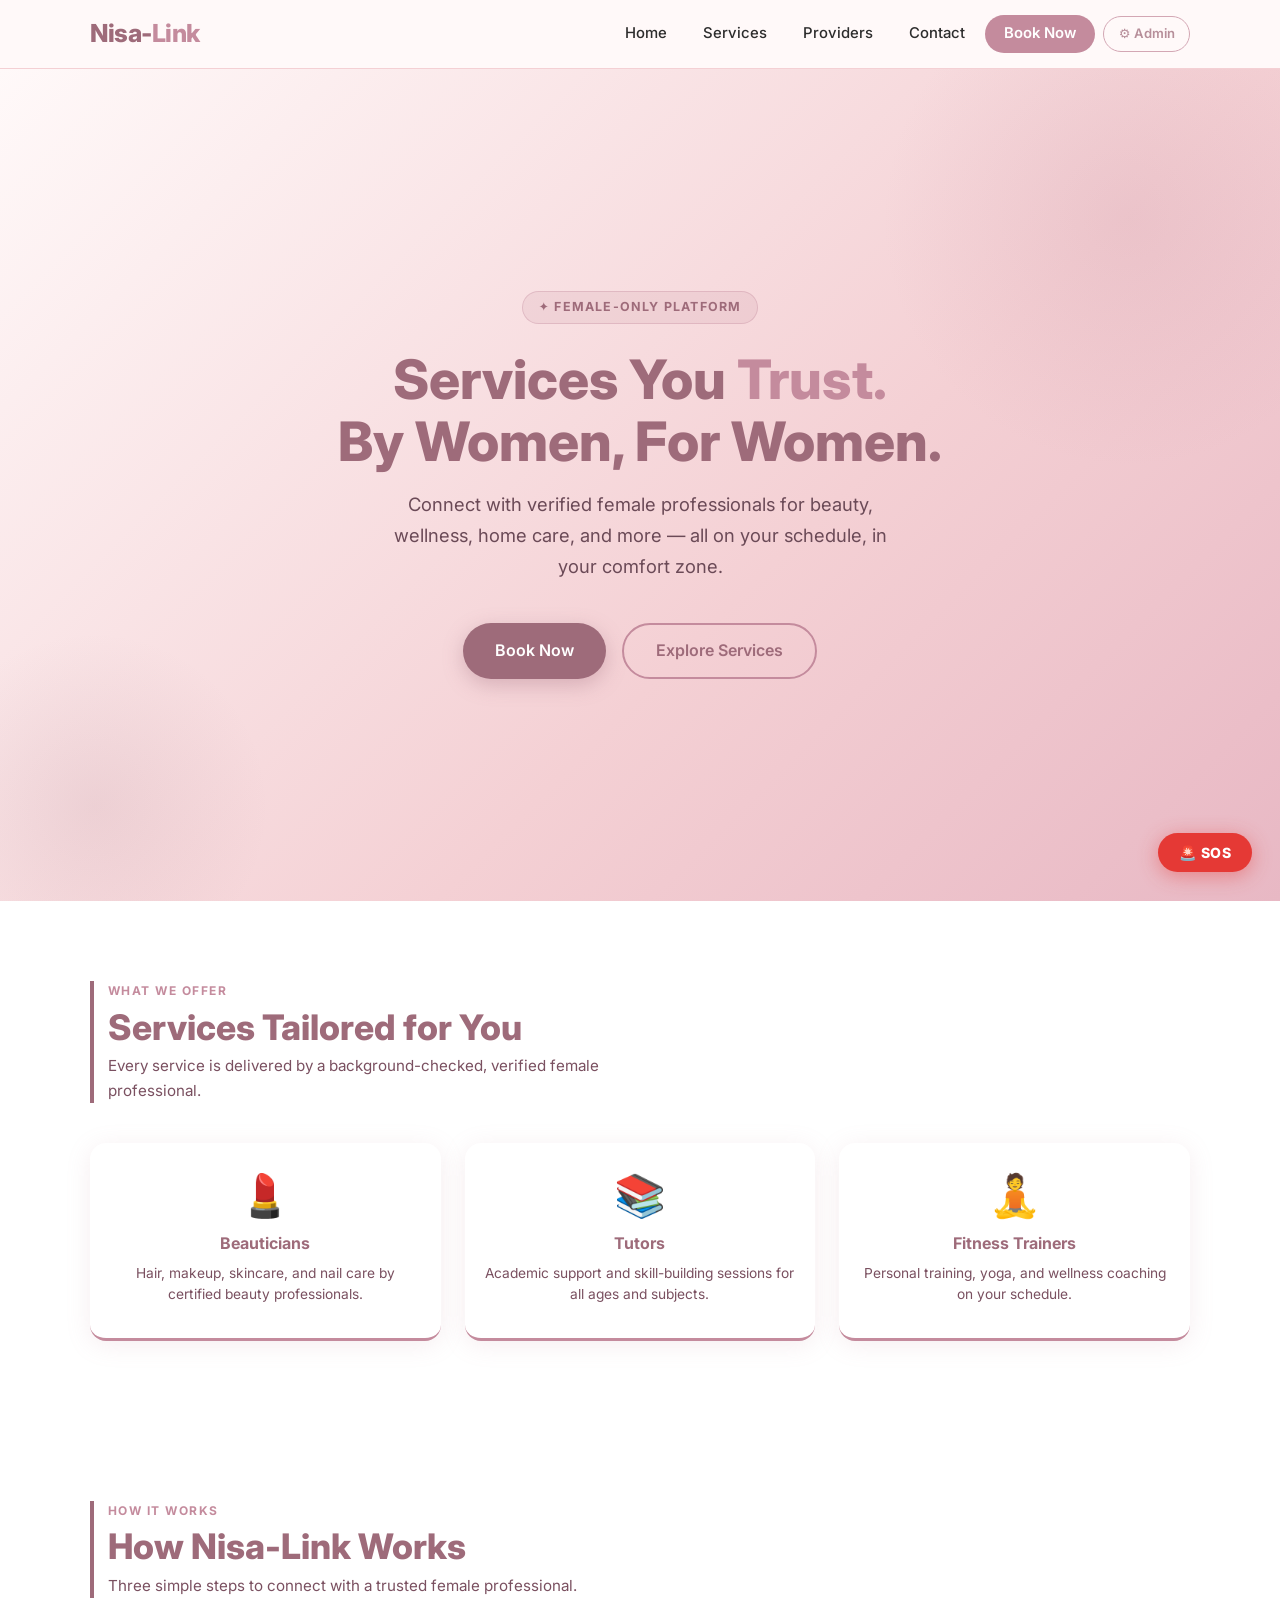
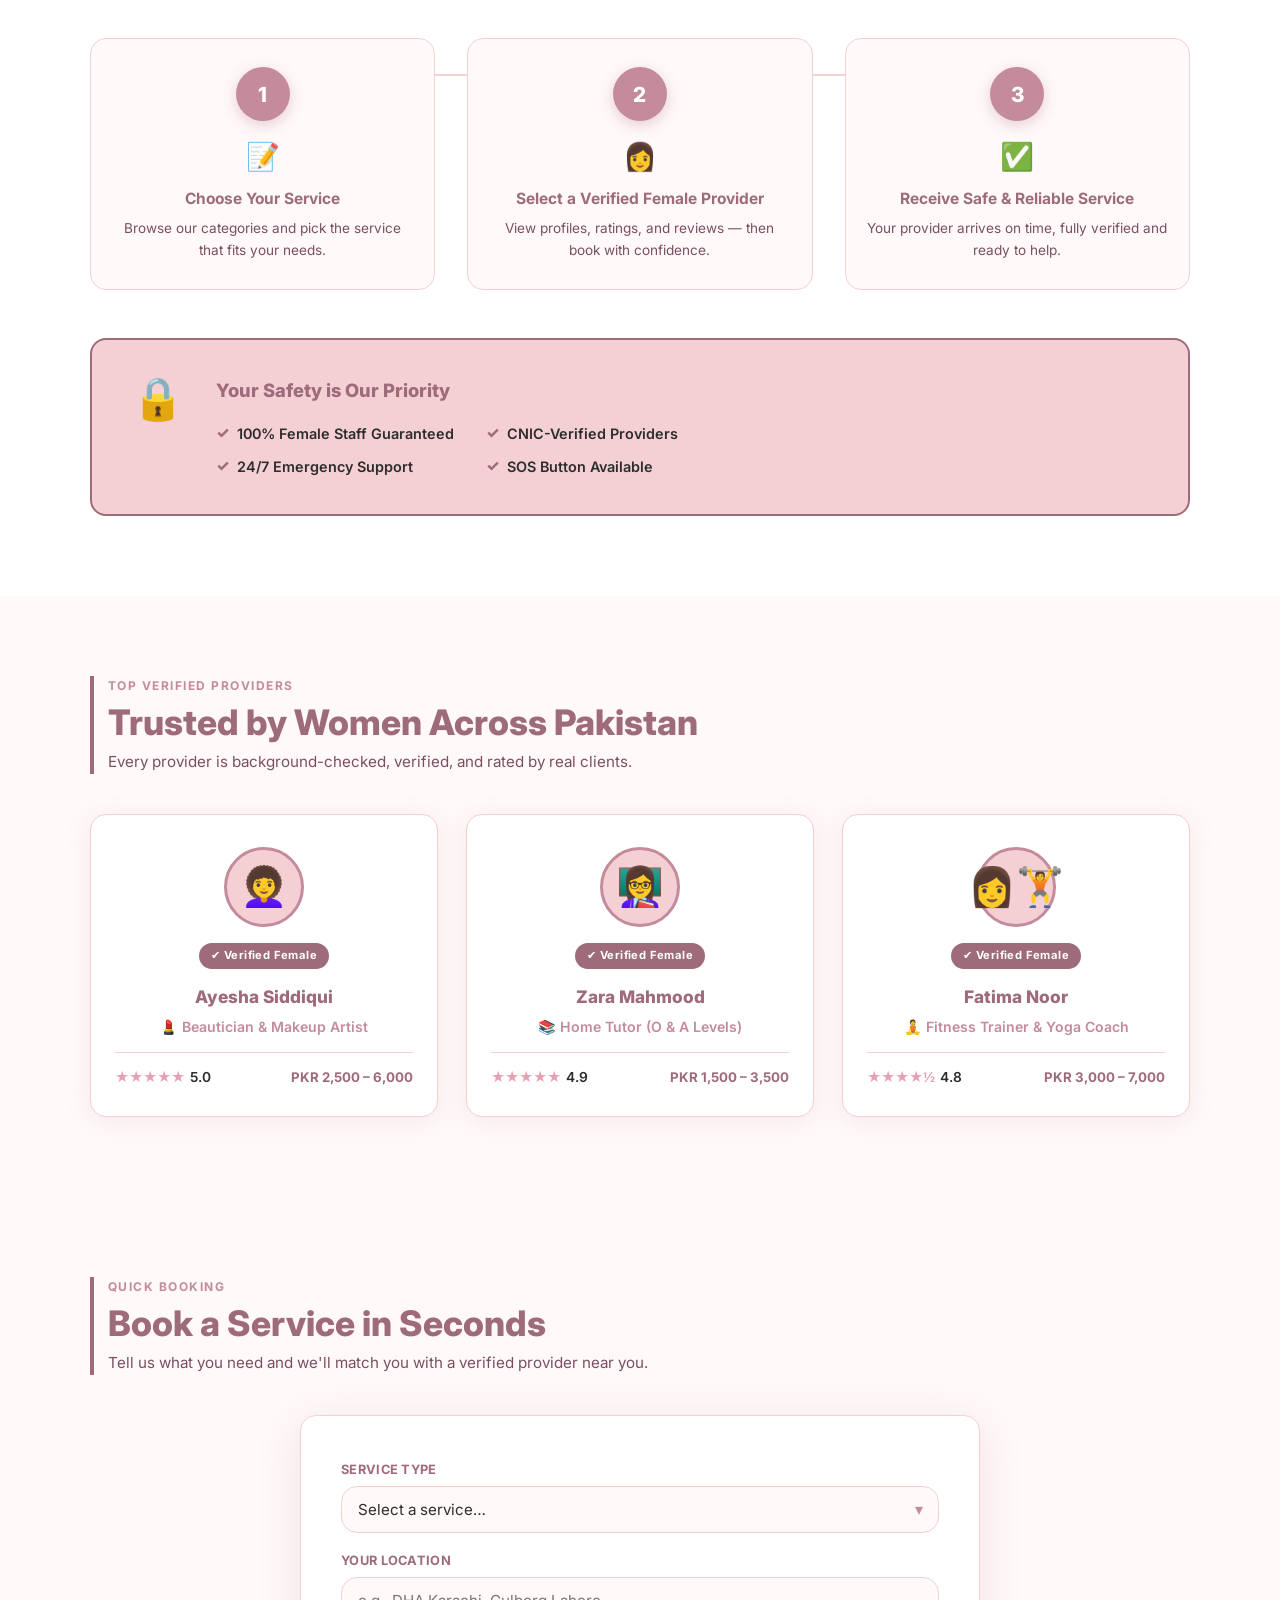
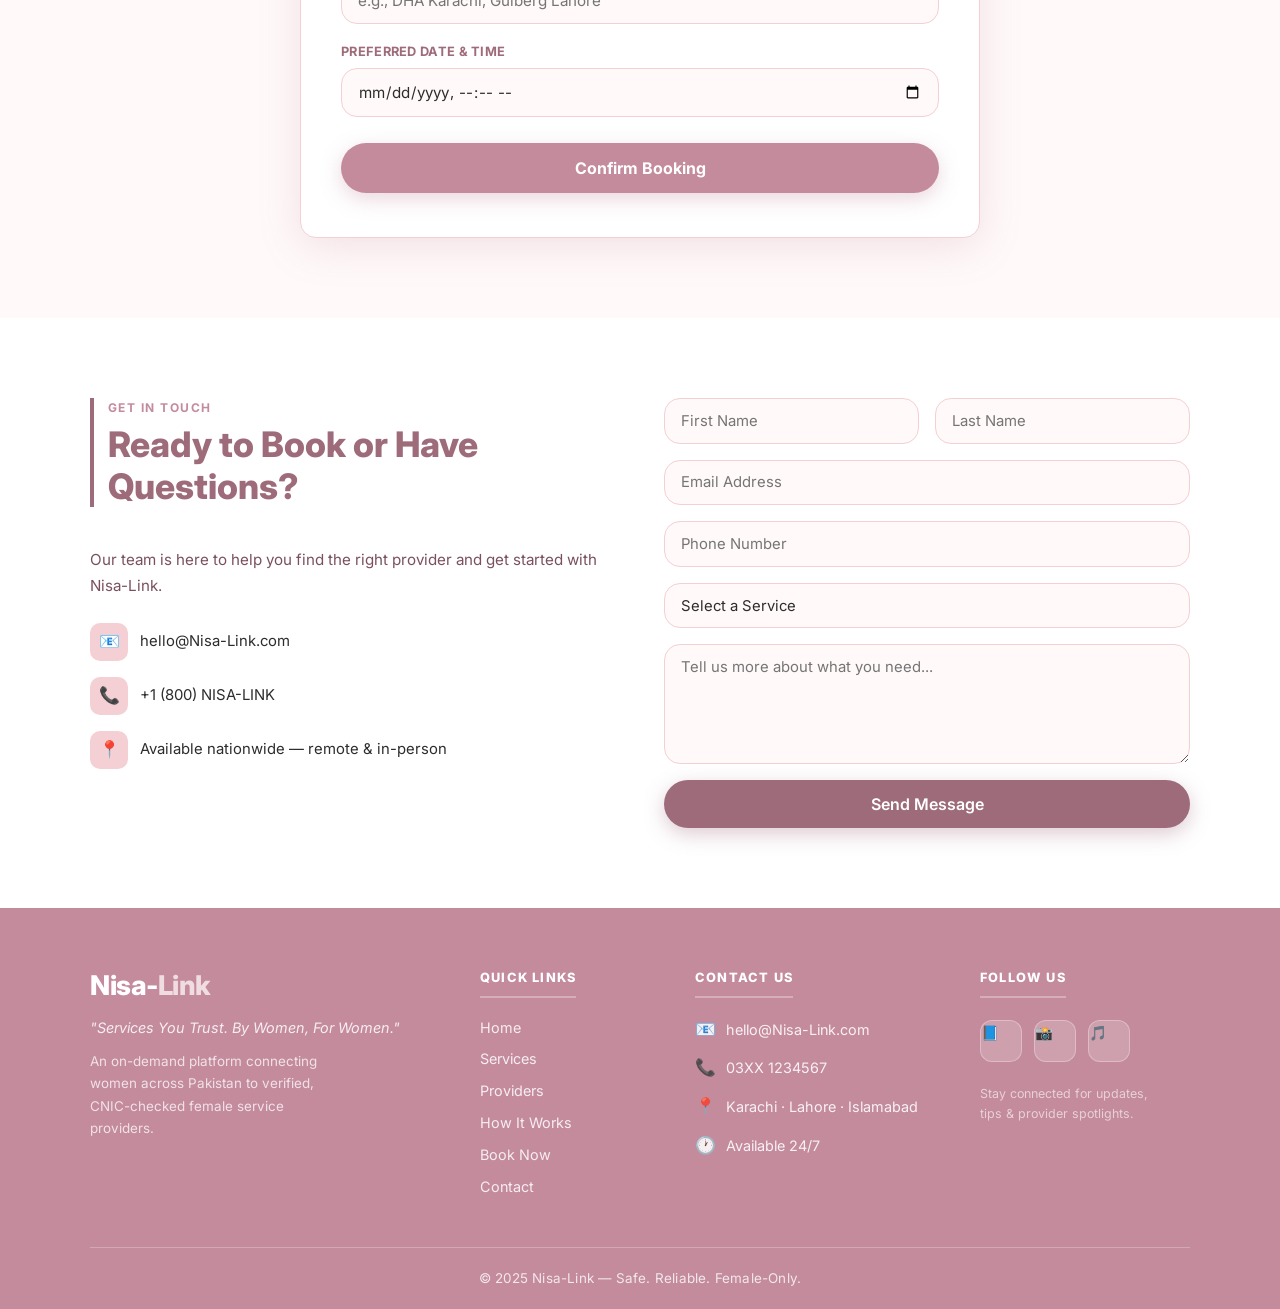
==== commit 6038b574: "Redesign admin dashboard as user management portal" ====
--- a/index.html
+++ b/index.html
@@ -34,6 +34,7 @@
       <a href="#providers">Providers</a>
       <a href="#contact">Contact</a>
       <a href="#contact" class="nav-cta">Book Now</a>
+      <a href="admin-dashboard.html" class="nav-admin" title="Admin Dashboard">⚙ Admin</a>
     </nav>
   </div>
 </header>
--- a/css/header.css
+++ b/css/header.css
@@ -64,6 +64,23 @@
   color: #fff !important;
 }
 
+.nav-admin {
+  background: transparent !important;
+  color: var(--accent) !important;
+  border: 1.5px solid var(--primary) !important;
+  padding: 0.4rem 0.9rem !important;
+  border-radius: 50px !important;
+  font-size: 0.82rem !important;
+  font-weight: 600 !important;
+  opacity: 0.75;
+  margin-left: 0.25rem;
+}
+
+.nav-admin:hover {
+  background: var(--secondary) !important;
+  opacity: 1;
+}
+
 /* ── Hamburger ── */
 .hamburger {
   display: none;
